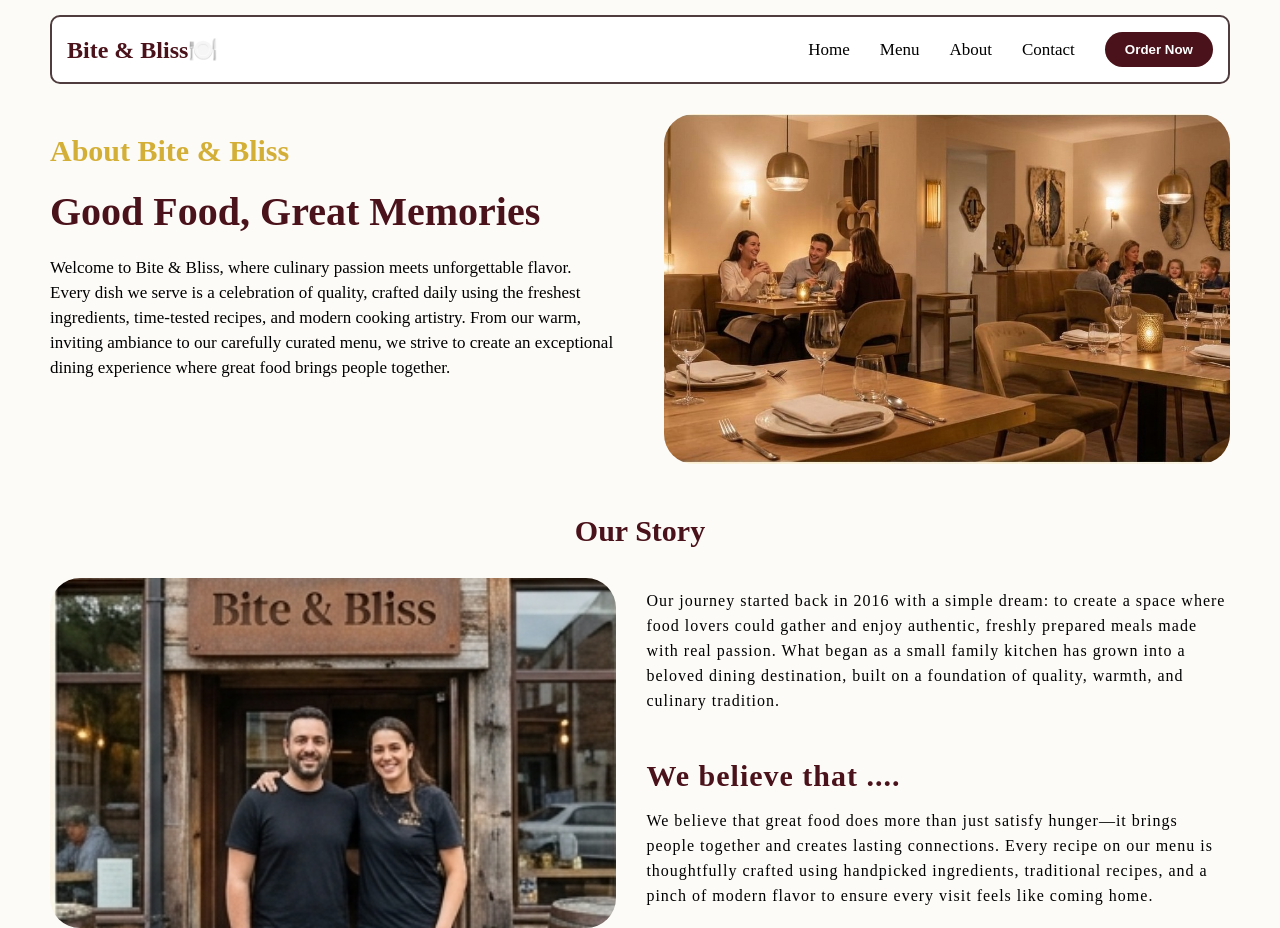
==== about.html @ 9c1b9be3 "Added new feature X" ====
<!DOCTYPE html>
<html lang="en">
<head>
    <meta charset="UTF-8">
    <meta name="viewport" content="width=device-width, initial-scale=1.0">
    <title>Document</title>
    <link rel="stylesheet" href="aboutstyle.css">
<link rel="stylesheet" href="https://cdnjs.cloudflare.com/ajax/libs/font-awesome/6.5.1/css/all.min.css">
</head>
<body>
<div id="navbar-placeholder"></div>
    <section class="about">
        <div class="about-container">
            <div class="bite">
        <p style="color: #D4AF37; font-size: 30px; font-weight:600;">About Bite & Bliss</p>
        <p style="color:#4A121A ; font-size: 40px; font-weight: 600;">Good Food, Great Memories</p>
        <p style="line-height: 25px; font-size: 17px;">Welcome to Bite & Bliss, where culinary passion meets unforgettable flavor. Every dish we serve is a celebration of
        quality, crafted daily using the freshest ingredients, time-tested recipes, and modern cooking artistry. From our warm,
        inviting ambiance to our carefully curated menu, we strive to create an exceptional dining experience where great food
        brings people together.</p>
        </div>
        <img  class="imgaes" src="images/about.jpg" alt="About">
        </div>
    </section>

    <!-- new section -->
    <section class="story">
        <p style="color: #4A121A; font-size: 30px; font-weight: 600; text-align: center; margin-bottom: 30px;">Our Story</p>
        <div class="story-container">
            <img class="imgaes" src="images/story.png" alt="Story">
            <div class="bites">
             <p class="journey">Our journey started back in 2016 with a simple dream: to create a space where food lovers could gather and enjoy
            authentic, freshly prepared meals made with real passion. What began as a small family kitchen has grown into a beloved
            dining destination, built on a foundation of quality, warmth, and culinary tradition.</p>  
            <p style="color: #4A121A; font-size: 30px; font-weight: 600;">We believe that ....</p>
            <p>We believe that great food does more than just satisfy hunger—it brings people together and creates lasting connections.
            Every recipe on our menu is thoughtfully crafted using handpicked ingredients, traditional recipes, and a pinch of
            modern flavor to ensure every visit feels like coming home.</p>
            </div> 
        </div>
    </section>
<script src="script.js"></script>
</body>
</html>
---- aboutstyle.css ----
body {
    background-color: #FDFBF7;
}

* {
    margin: 0;
    padding: 0;
    box-sizing: border-box;
}

body {
    padding-left: 50px;
    padding-right: 50px;
}
@media (max-width: 600px) {
    body {
        padding-left: 15px;
        padding-right: 15px;
    }
}
.about{
    margin-top: 30px;
}
.about-container{
    display: flex;
    gap: 50px;
}
.imgaes {
    width: 48%;
    height: 350px;
    border-radius: 30px;
    object-fit: cover;
    flex-shrink: 0;
}
.bite{
    padding-top: 20px;
    display: flex;
    flex-direction: column;
    gap: 20px;
}
.journey{
    margin-bottom: 30px;
}
@media(max-width:768px){
    .about-container{
        flex-direction: column;
    }
}
@media(max-width:768px) {
    .imgaes {
        width: 100%;
        height: auto;
    }
}

/* new */
.story{
    margin-top: 50px;
}
.story-container{
    display: flex;
    gap: 30px;
    align-items: stretch;
}
.bites {
    padding-top: 10px;
    display: flex;
    flex-direction: column;
    gap: 20px;
    line-height: 25px;
    letter-spacing: 1px;
}
@media(max-width:768px) {
    .story-container {
        flex-direction: column;
        overflow: hidden;
    }
}
@media(max-width:1100px) {
    .journey {
      margin-bottom: 10px;
    }
        .bites {
            line-height: 21px;
        }
}
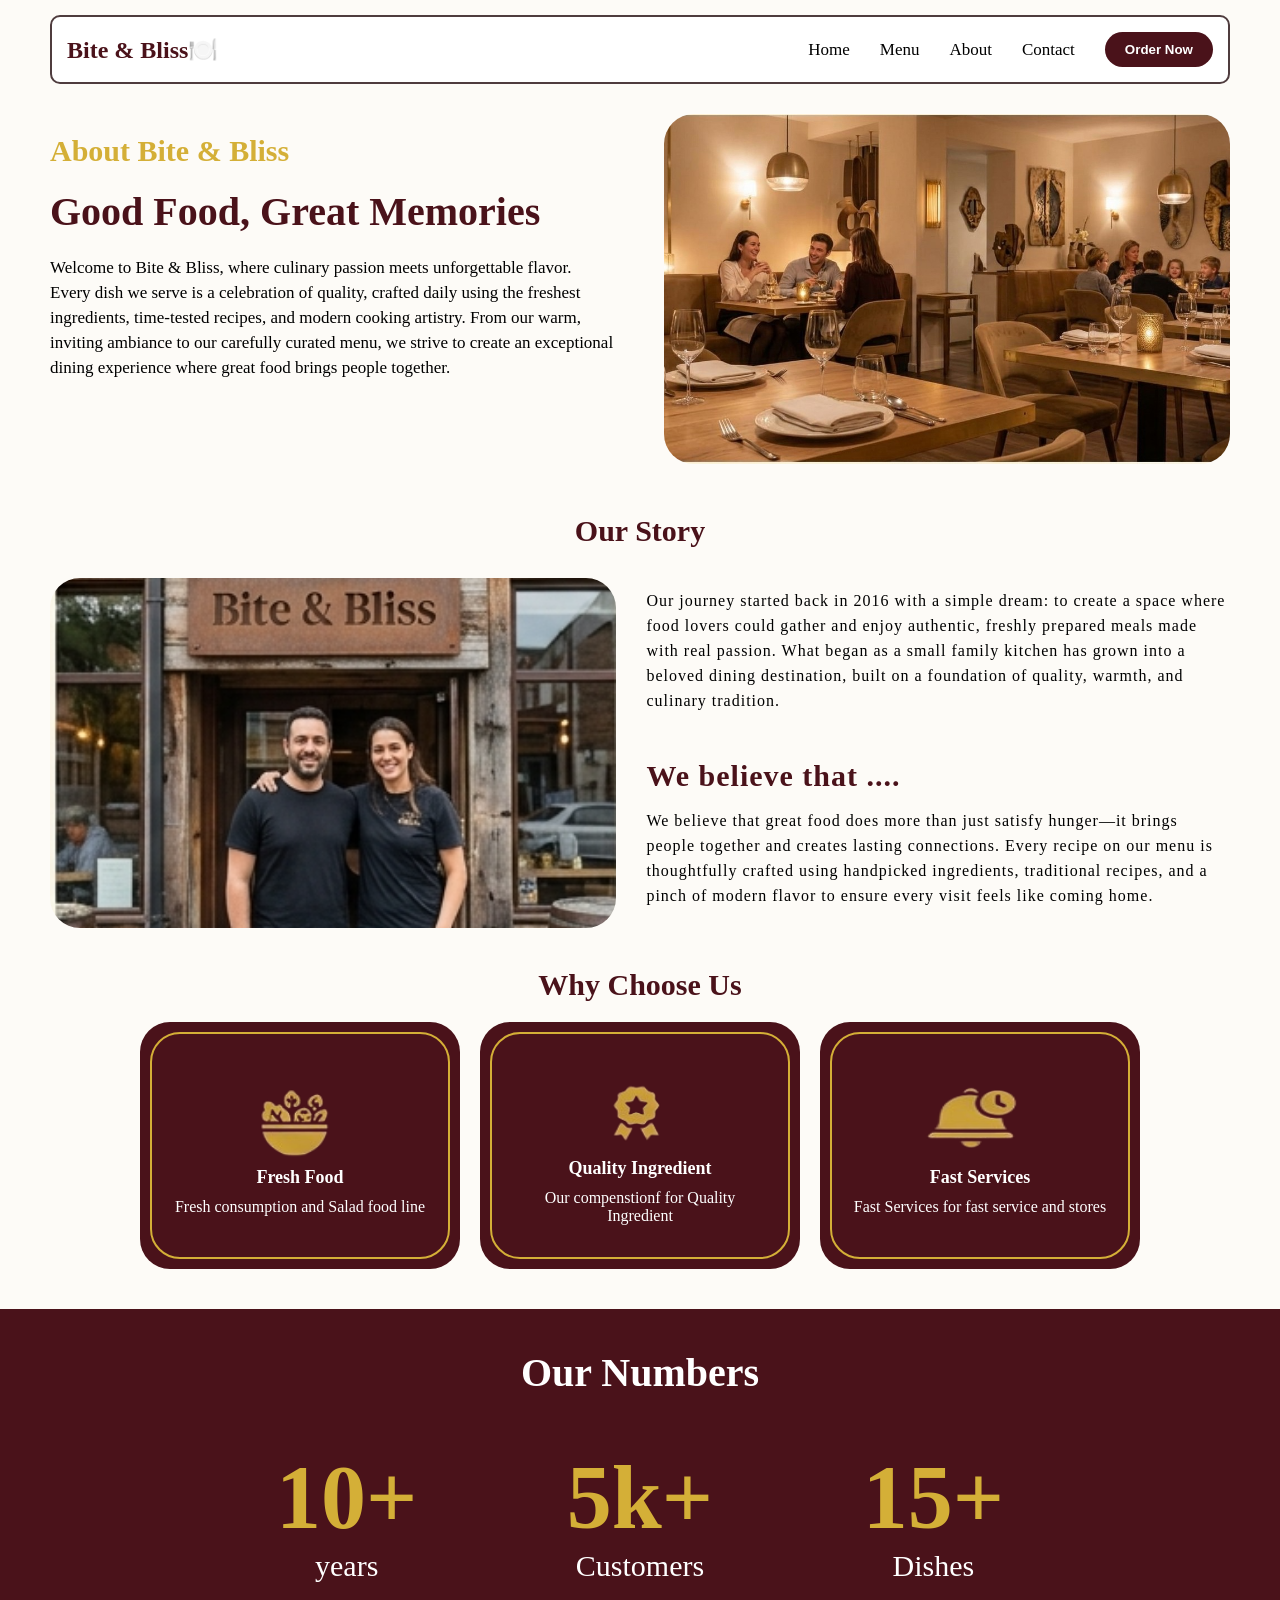
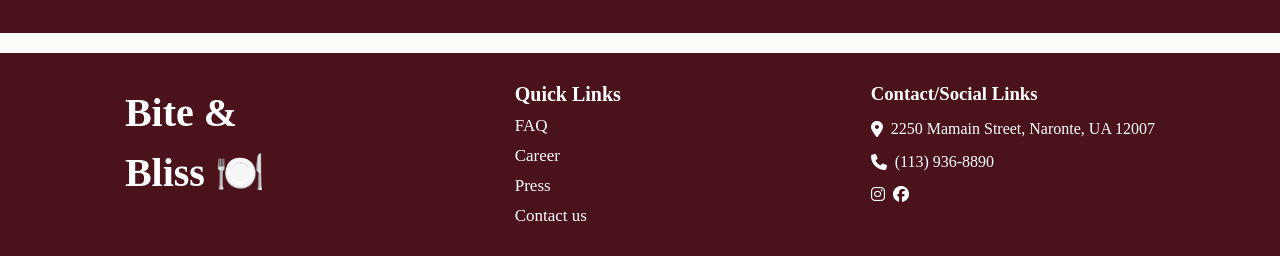
==== commit 17e2a23e: "Added new feature X" ====
--- a/about.html
+++ b/about.html
@@ -39,6 +39,56 @@
             </div> 
         </div>
     </section>
+
+    <!-- nnext -->
+     <section class="choose">
+        <p style="color: #4A121A; text-align: center; font-weight: 600; font-size: 30px; padding-bottom: 20px;">Why Choose Us</p>
+        <div class="outer-container">
+            <!-- 1 -->
+             <div class="main-container">
+                <div class="container">
+                <img  class="imges" src="images/food.png" alt="Fresh Food">
+                <p style="color: white; margin-bottom: 10px;  font-weight: 600; font-size: 18px;">Fresh Food</p>
+                <p style="color: white;" >Fresh consumption and Salad food line</p>
+                </div>
+             </div>
+            <!-- 2 -->
+            <div class="main-container">
+                <div class="container">
+                    <img class="imges" src="images/quality.png" alt="Quality Ingredient">
+                    <p style="color: white; font-weight: 600; font-size: 18px; margin-bottom: 10px;">Quality Ingredient</p>
+                    <p style="color: white;">Our compenstionf for Quality Ingredient </p>
+                </div>
+            </div>
+            <!-- 1 -->
+            <div class="main-container">
+                <div class="container">
+                    <img class="imges"  src="images/services.png" alt="Fast Services">
+                    <p style="color: white; margin-bottom: 10px;  font-weight: 600; font-size: 18px;">Fast Services</p>
+                    <p style="color: white;">Fast Services for fast service and stores</p>
+                </div>
+            </div>
+        </div>
+     </section>
+     <!--  -->
+     <section class="client">
+<p style="color: white; font-size: 40px; font-weight: 600; text-align: center; padding-top: 40px;">Our Numbers</p>
+<div class="number">
+<div class="year">
+    <p style="color: #D4AF37; font-size:90px; font-weight: 600;">10+</p>
+    <p style="color: white; font-size: 30px;">years</p>
+</div>
+<div class="year">
+    <p style="color: #D4AF37; font-size:30px; font-size:90px; font-weight: 600;">5k+</p>
+    <p style="color: white; font-size: 30px;">Customers</p>
+</div>
+<div class="year">
+    <p style="color: #D4AF37; font-size:30px; font-size:90px; font-weight: 600;">15+</p>
+    <p style="color: white; font-size: 30px; ">Dishes</p>
+</div>
+</div>
+     </section>
+<div id="footer-placeholder"></div>
 <script src="script.js"></script>
 </body>
 </html>
--- a/aboutstyle.css
+++ b/aboutstyle.css
@@ -83,4 +83,72 @@
         .bites {
             line-height: 21px;
         }
+}
+
+/* new */
+.choose{
+margin-top: 40px;
+}
+.outer-container{
+    display: grid;
+    grid-template-columns: repeat(3, 1fr);
+        gap: 20px;
+        padding: 0 90px;
+}
+.main-container{
+    background-color:#4A121A ;
+    border-radius: 30px;
+    text-align: center;
+    padding: 10px;
+}
+.container{
+    box-sizing: border-box;
+    display: flex;
+    flex-direction: column;
+    justify-content: center;
+    align-items: center;
+    width: 100%;
+    height: 100%;
+    border: 2px solid #D4AF37 ;
+    padding: 20px;
+    border-radius: 30px;
+}
+.imges{
+    width: 50%;
+    height: 50%;
+}
+@media(max-width:500px){
+    .outer-container{
+        grid-template-columns:  1fr;
+        padding: 0;
+    }
+}
+@media(min-width:501px) and (max-width:1000px)  {
+    .outer-container {
+        grid-template-columns: repeat(2, 1fr);
+        padding: 0;
+    }
+}
+
+/* new */
+.client{
+    background-color: #4A121A;
+    margin-top: 40px;
+        margin-left: -50px;
+            margin-right: -50px;
+}
+.number{
+    display: grid;
+    grid-template-columns: repeat(3, 1fr);
+    padding: 50px 200px;
+    align-items: center;
+    justify-content: center;
+        
+}
+.year{
+    display: flex;
+    flex-direction: column;
+    justify-content: center;
+    align-items: center;
+
 }
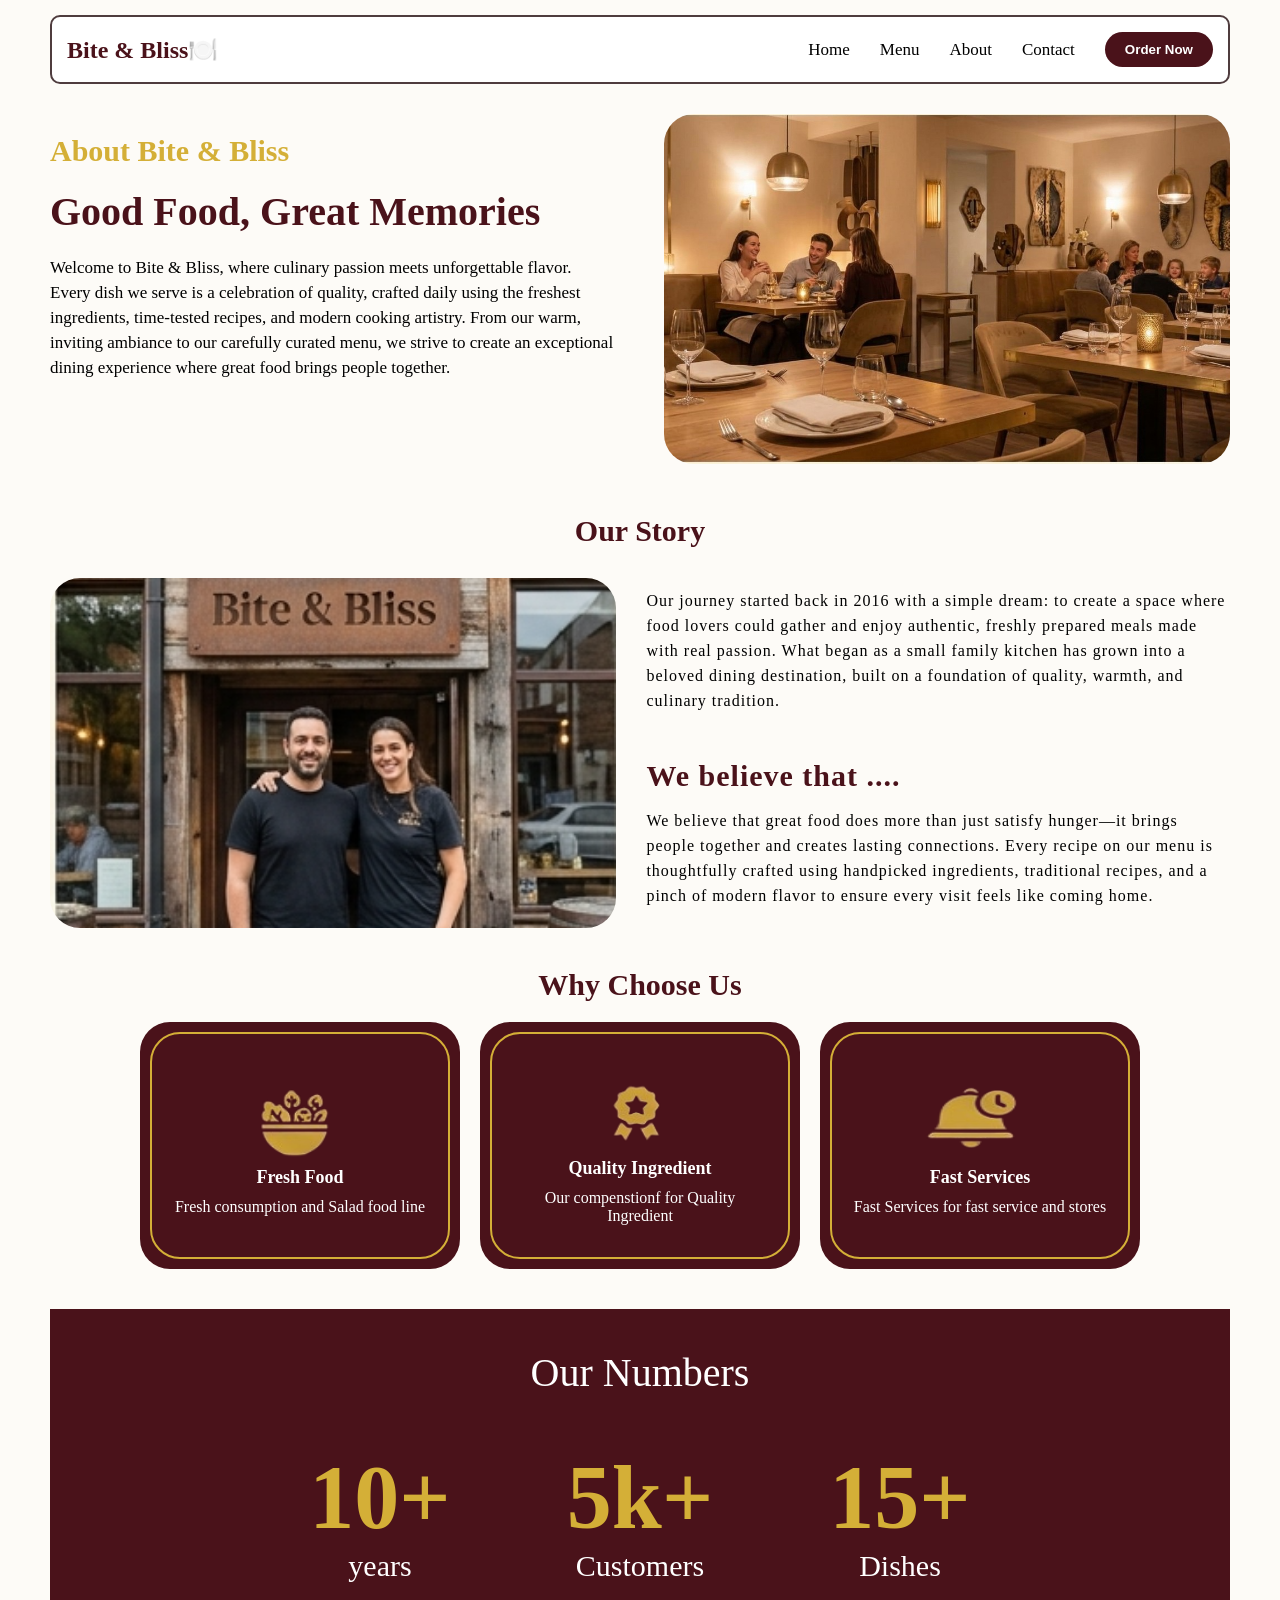
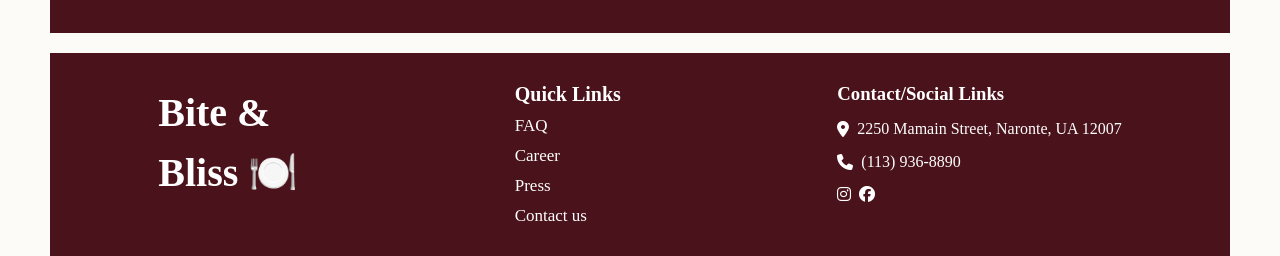
==== commit 869ac6f8: "Added new feature X" ====
--- a/about.html
+++ b/about.html
@@ -72,7 +72,7 @@
      </section>
      <!--  -->
      <section class="client">
-<p style="color: white; font-size: 40px; font-weight: 600; text-align: center; padding-top: 40px;">Our Numbers</p>
+<p style="color: white; font-size: 40px; font-weight: 600con; text-align: center; padding-top: 40px;">Our Numbers</p>
 <div class="number">
 <div class="year">
     <p style="color: #D4AF37; font-size:90px; font-weight: 600;">10+</p>
--- a/aboutstyle.css
+++ b/aboutstyle.css
@@ -134,8 +134,8 @@
 .client{
     background-color: #4A121A;
     margin-top: 40px;
-        margin-left: -50px;
-            margin-right: -50px;
+        /* margin-left: -20px;
+            margin-right: -10px; */
 }
 .number{
     display: grid;
@@ -145,6 +145,16 @@
     justify-content: center;
         
 }
+@media(max-width:500px){
+    .number {
+            /* display: grid; */
+            grid-template-columns:  1fr;
+            /* padding: 50px 200px; */
+            align-items: center;
+            justify-content: center;
+    
+        }
+}
 .year{
     display: flex;
     flex-direction: column;
